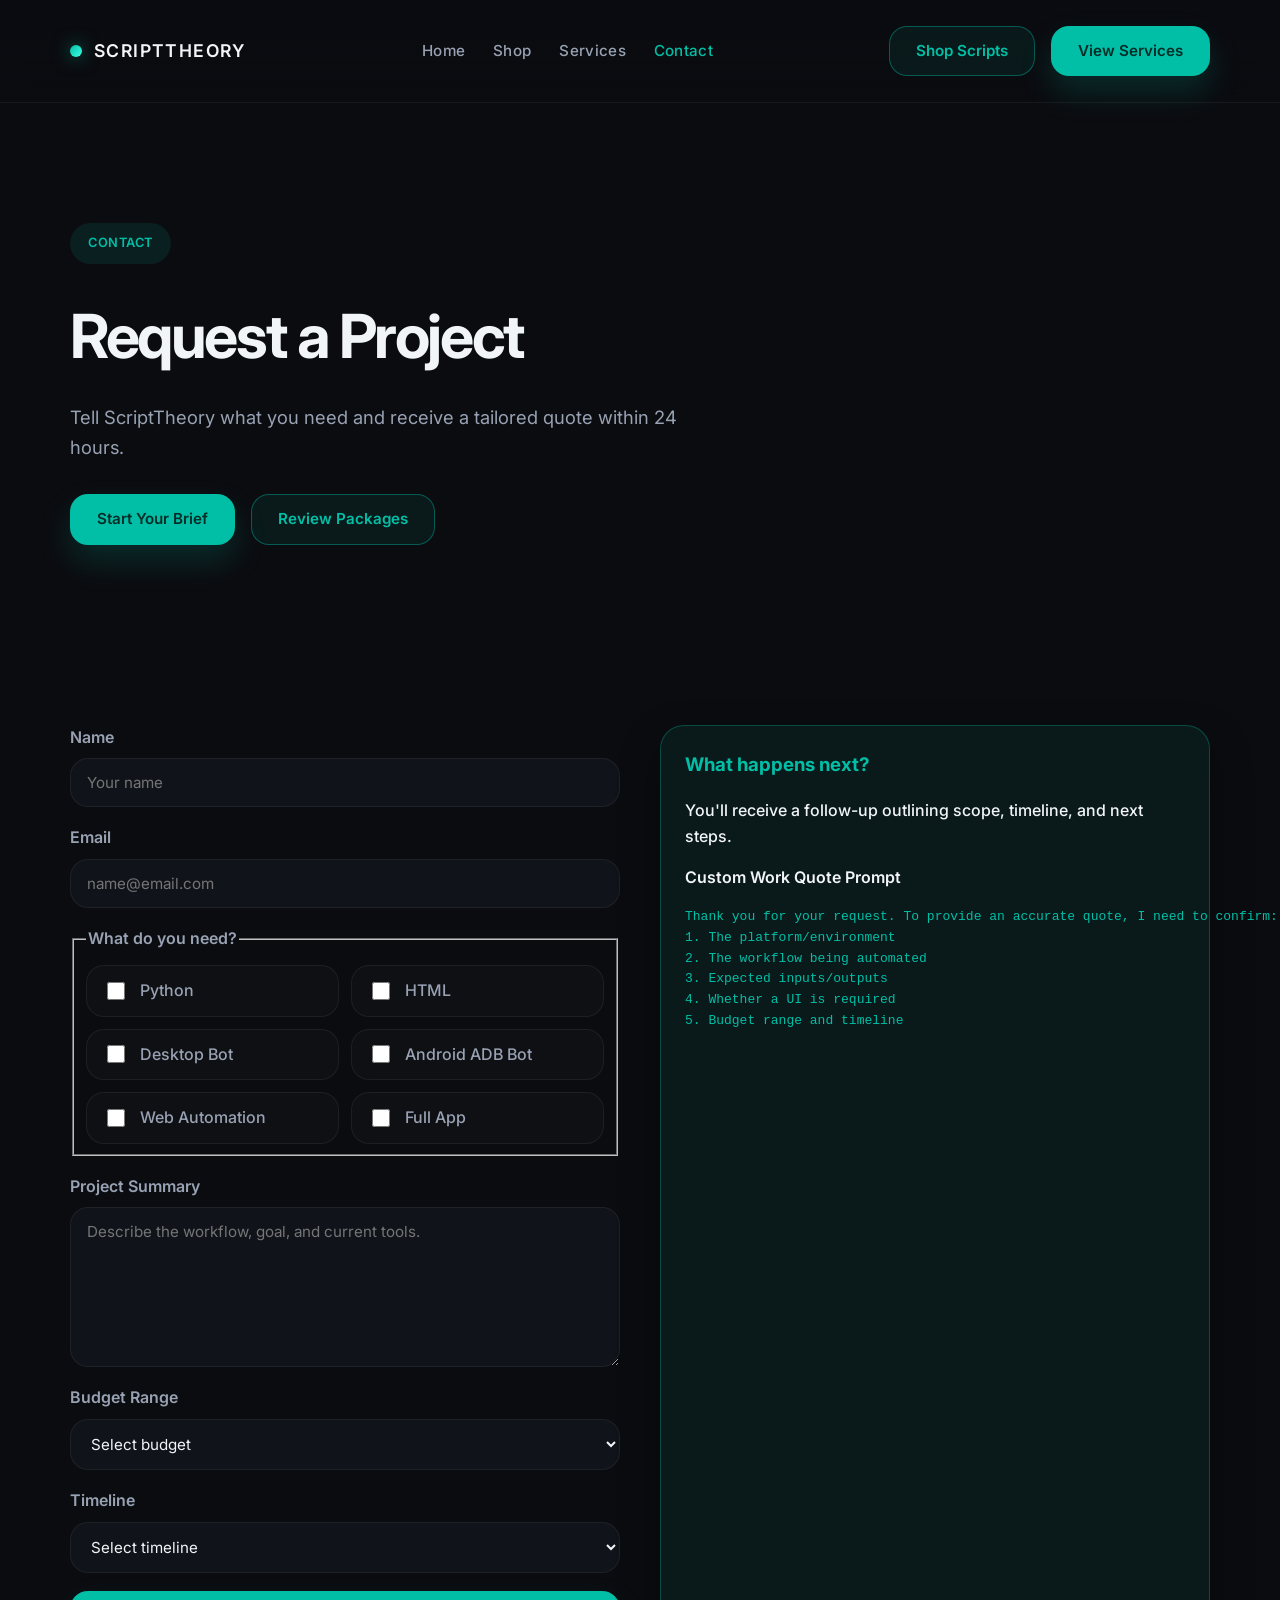
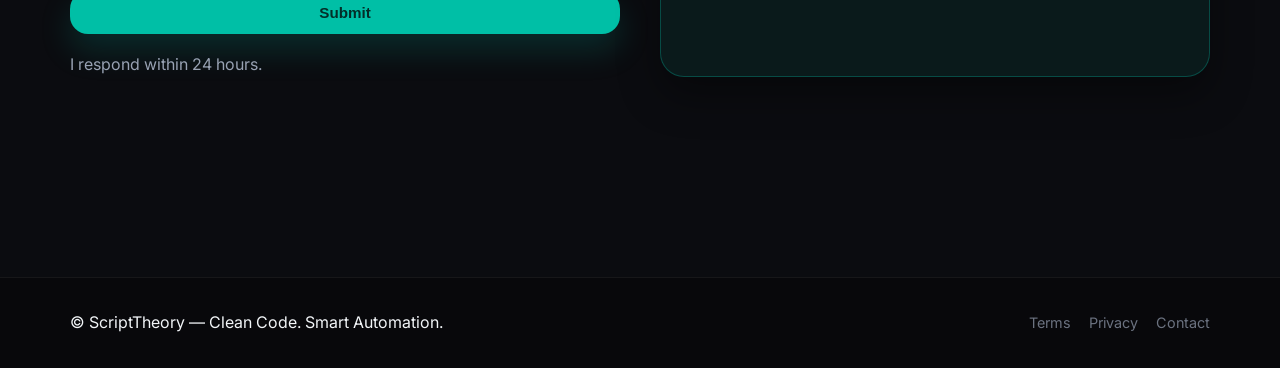
==== contact.html @ 897f3ca8 "Create ScriptTheory marketing site" ====
<!DOCTYPE html>
<html lang="en">
<head>
  <meta charset="UTF-8" />
  <meta name="viewport" content="width=device-width, initial-scale=1.0" />
  <title>Contact ScriptTheory</title>
  <link rel="preconnect" href="https://fonts.googleapis.com" />
  <link rel="preconnect" href="https://fonts.gstatic.com" crossorigin />
  <link href="https://fonts.googleapis.com/css2?family=Inter:wght@400;500;600;700&display=swap" rel="stylesheet" />
  <link rel="stylesheet" href="assets/css/style.css" />
</head>
<body>
  <header>
    <div class="container navbar">
      <a class="brand" href="index.html">
        <span class="brand-dot"></span>
        ScriptTheory
      </a>
      <button class="mobile-toggle" aria-label="Toggle navigation" aria-expanded="false">
        <svg width="20" height="20" viewBox="0 0 24 24" fill="none" xmlns="http://www.w3.org/2000/svg">
          <path d="M4 7H20" stroke="currentColor" stroke-width="2" stroke-linecap="round" />
          <path d="M4 12H20" stroke="currentColor" stroke-width="2" stroke-linecap="round" />
          <path d="M4 17H20" stroke="currentColor" stroke-width="2" stroke-linecap="round" />
        </svg>
      </button>
      <nav>
        <ul>
          <li><a href="index.html">Home</a></li>
          <li><a href="shop.html">Shop</a></li>
          <li><a href="services.html">Services</a></li>
          <li><a href="contact.html">Contact</a></li>
        </ul>
      </nav>
      <div class="nav-actions">
        <a class="btn btn-outline" href="shop.html">Shop Scripts</a>
        <a class="btn btn-primary" href="services.html">View Services</a>
      </div>
    </div>
  </header>

  <main>
    <section class="hero container">
      <div class="hero-content">
        <span class="badge">Contact</span>
        <h1>Request a Project</h1>
        <p class="lead">Tell ScriptTheory what you need and receive a tailored quote within 24 hours.</p>
        <div class="hero-cta">
          <a class="btn btn-primary" href="#request-form">Start Your Brief</a>
          <a class="btn btn-outline" href="services.html">Review Packages</a>
        </div>
      </div>
    </section>

    <section class="section container" id="request-form">
      <div class="contact-wrapper">
        <form>
          <label>
            Name
            <input type="text" name="name" placeholder="Your name" required />
          </label>
          <label>
            Email
            <input type="email" name="email" placeholder="name@email.com" required />
          </label>
          <fieldset class="checkbox-group">
            <legend style="color: var(--text-secondary); font-weight: 600; margin-bottom: 8px;">What do you need?</legend>
            <label><input type="checkbox" name="services" value="Python" /> Python</label>
            <label><input type="checkbox" name="services" value="HTML" /> HTML</label>
            <label><input type="checkbox" name="services" value="Desktop Bot" /> Desktop Bot</label>
            <label><input type="checkbox" name="services" value="Android ADB Bot" /> Android ADB Bot</label>
            <label><input type="checkbox" name="services" value="Web Automation" /> Web Automation</label>
            <label><input type="checkbox" name="services" value="Full App" /> Full App</label>
          </fieldset>
          <label>
            Project Summary
            <textarea name="summary" placeholder="Describe the workflow, goal, and current tools."></textarea>
          </label>
          <label>
            Budget Range
            <select name="budget" required>
              <option value="" disabled selected>Select budget</option>
              <option value="100-300">$100 – $300</option>
              <option value="400-1000">$400 – $1,000</option>
              <option value="1000-3000">$1,000 – $3,000</option>
              <option value="3000+">$3,000+</option>
            </select>
          </label>
          <label>
            Timeline
            <select name="timeline" required>
              <option value="" disabled selected>Select timeline</option>
              <option value="1-2 weeks">1 – 2 weeks</option>
              <option value="2-4 weeks">2 – 4 weeks</option>
              <option value="1-2 months">1 – 2 months</option>
              <option value="flexible">Flexible</option>
            </select>
          </label>
          <button class="btn btn-primary" type="submit">Submit</button>
          <p style="color: var(--text-secondary); margin: 0;">I respond within 24 hours.</p>
        </form>
        <aside class="info-card">
          <h3 style="margin-top: 0;">What happens next?</h3>
          <p style="color: var(--text-primary);">You'll receive a follow-up outlining scope, timeline, and next steps.</p>
          <p style="color: var(--text-primary); font-weight: 600;">Custom Work Quote Prompt</p>
          <pre style="margin: 0;">Thank you for your request. To provide an accurate quote, I need to confirm:
1. The platform/environment
2. The workflow being automated
3. Expected inputs/outputs
4. Whether a UI is required
5. Budget range and timeline</pre>
        </aside>
      </div>
    </section>
  </main>

  <footer>
    <div class="container footer-content">
      <span>© ScriptTheory — Clean Code. Smart Automation.</span>
      <div class="footer-links">
        <a href="#">Terms</a>
        <a href="#">Privacy</a>
        <a href="contact.html">Contact</a>
      </div>
    </div>
  </footer>

  <script src="assets/js/main.js"></script>
</body>
</html>
---- assets/css/style.css ----
:root {
  --background: #0b0c10;
  --surface: #10131a;
  --surface-alt: #131721;
  --accent: #00bfa6;
  --accent-soft: rgba(0, 191, 166, 0.14);
  --text-primary: #f2f5f8;
  --text-secondary: #98a2b3;
  --text-muted: #6b7280;
  --border: rgba(255, 255, 255, 0.06);
  --shadow: 0 18px 40px rgba(0, 0, 0, 0.38);
  --radius-lg: 24px;
  --radius-md: 18px;
  --radius-sm: 12px;
  --transition: all 0.3s ease;
}

* {
  box-sizing: border-box;
}

html, body {
  margin: 0;
  padding: 0;
  background: var(--background);
  color: var(--text-primary);
  font-family: 'Inter', 'Poppins', 'Montserrat', sans-serif;
  line-height: 1.6;
  min-height: 100%;
}

a {
  color: inherit;
  text-decoration: none;
}

a:hover {
  color: var(--accent);
}

img {
  max-width: 100%;
  display: block;
  border-radius: var(--radius-sm);
}

.container {
  width: min(1140px, 92%);
  margin: 0 auto;
}

header {
  padding: 26px 0;
  position: sticky;
  top: 0;
  z-index: 20;
  backdrop-filter: blur(14px);
  background: linear-gradient(180deg, rgba(11, 12, 16, 0.92) 40%, rgba(11, 12, 16, 0.5) 100%);
  border-bottom: 1px solid var(--border);
}

.navbar {
  display: flex;
  align-items: center;
  justify-content: space-between;
  gap: 24px;
}

.brand {
  display: flex;
  align-items: center;
  gap: 12px;
  font-weight: 600;
  font-size: 1.1rem;
  letter-spacing: 0.08em;
  text-transform: uppercase;
}

.brand-dot {
  width: 12px;
  height: 12px;
  border-radius: 50%;
  background: linear-gradient(135deg, var(--accent), #40ffe7);
  box-shadow: 0 0 18px rgba(0, 191, 166, 0.6);
}

nav ul {
  list-style: none;
  display: flex;
  align-items: center;
  gap: 28px;
  margin: 0;
  padding: 0;
}

nav a {
  font-size: 0.95rem;
  color: var(--text-secondary);
  font-weight: 500;
  letter-spacing: 0.02em;
  transition: var(--transition);
}

nav a:hover,
nav a.active {
  color: var(--accent);
}

.nav-actions {
  display: flex;
  gap: 16px;
  align-items: center;
}

.btn {
  display: inline-flex;
  align-items: center;
  justify-content: center;
  padding: 12px 26px;
  border-radius: var(--radius-md);
  font-weight: 600;
  font-size: 0.95rem;
  border: 1px solid transparent;
  cursor: pointer;
  transition: var(--transition);
  text-decoration: none;
}

.btn-primary {
  background: var(--accent);
  color: #032e28;
  box-shadow: 0 16px 32px rgba(0, 191, 166, 0.18);
}

.btn-primary:hover {
  box-shadow: 0 20px 40px rgba(0, 191, 166, 0.26);
  transform: translateY(-2px);
}

.btn-outline {
  border: 1px solid rgba(0, 191, 166, 0.4);
  color: var(--accent);
  background: rgba(0, 191, 166, 0.08);
}

.btn-outline:hover {
  background: rgba(0, 191, 166, 0.14);
}

main {
  padding-bottom: 120px;
}

.hero {
  padding: 120px 0 100px;
  display: grid;
  gap: 40px;
}

.hero-content {
  max-width: 660px;
}

.badge {
  display: inline-flex;
  align-items: center;
  gap: 8px;
  background: rgba(0, 191, 166, 0.1);
  color: var(--accent);
  padding: 10px 18px;
  border-radius: 999px;
  font-weight: 600;
  letter-spacing: 0.04em;
  font-size: 0.8rem;
  text-transform: uppercase;
}

h1 {
  font-size: clamp(2.8rem, 5vw, 3.8rem);
  margin: 24px 0 16px;
  letter-spacing: -0.04em;
}

h2 {
  font-size: clamp(2rem, 4vw, 2.6rem);
  margin: 0 0 32px;
  letter-spacing: -0.02em;
}

p.lead {
  font-size: 1.15rem;
  color: var(--text-secondary);
  margin-bottom: 32px;
}

.hero-cta {
  display: flex;
  flex-wrap: wrap;
  gap: 16px;
}

.section {
  padding: 80px 0;
}

.section-header {
  display: flex;
  align-items: flex-end;
  justify-content: space-between;
  gap: 24px;
  margin-bottom: 40px;
}

.section-title {
  margin: 0;
}

.section-subtitle {
  color: var(--text-muted);
  max-width: 560px;
}

.cards-grid {
  display: grid;
  grid-template-columns: repeat(auto-fit, minmax(240px, 1fr));
  gap: 28px;
}

.card {
  background: var(--surface);
  border: 1px solid var(--border);
  border-radius: var(--radius-lg);
  padding: 28px;
  box-shadow: var(--shadow);
  transition: var(--transition);
  position: relative;
  overflow: hidden;
}

.card::after {
  content: '';
  position: absolute;
  inset: 0;
  border-radius: inherit;
  background: radial-gradient(circle at top right, rgba(0, 191, 166, 0.18), transparent 55%);
  opacity: 0;
  transition: var(--transition);
}

.card:hover::after {
  opacity: 1;
}

.card:hover {
  transform: translateY(-4px);
}

.card-icon {
  width: 48px;
  height: 48px;
  border-radius: 16px;
  display: grid;
  place-items: center;
  background: rgba(0, 191, 166, 0.12);
  color: var(--accent);
  margin-bottom: 20px;
  font-size: 1.4rem;
}

.card h3 {
  margin: 0 0 16px;
  font-size: 1.2rem;
}

.card p {
  margin: 0;
  color: var(--text-secondary);
}

.product-card {
  padding: 24px;
}

.product-card img {
  height: 180px;
  object-fit: cover;
  margin-bottom: 18px;
  background: rgba(255, 255, 255, 0.04);
}

.product-meta {
  display: flex;
  align-items: center;
  justify-content: space-between;
  margin: 12px 0 18px;
  color: var(--text-secondary);
  font-size: 0.95rem;
}

.product-tags {
  display: flex;
  flex-wrap: wrap;
  gap: 8px;
  margin-top: 16px;
}

.tag {
  padding: 6px 14px;
  border-radius: 999px;
  background: rgba(0, 191, 166, 0.12);
  color: var(--accent);
  font-size: 0.75rem;
  letter-spacing: 0.04em;
  text-transform: uppercase;
}

.product-card .btn {
  width: 100%;
  margin-top: 16px;
}

.product-detail {
  display: grid;
  gap: 48px;
}

.product-detail aside {
  background: var(--surface);
  padding: 32px;
  border-radius: var(--radius-lg);
  border: 1px solid var(--border);
  box-shadow: var(--shadow);
}

.product-detail aside h2 {
  margin-top: 0;
}

.list {
  padding-left: 18px;
  color: var(--text-secondary);
}

.highlight {
  background: rgba(0, 191, 166, 0.12);
  border: 1px solid rgba(0, 191, 166, 0.26);
  padding: 16px 20px;
  border-radius: var(--radius-md);
  color: var(--accent);
  font-weight: 600;
  margin-bottom: 24px;
}

.services-grid {
  display: grid;
  gap: 28px;
  grid-template-columns: repeat(auto-fit, minmax(260px, 1fr));
}

.service-tier {
  background: var(--surface);
  border-radius: var(--radius-lg);
  padding: 32px;
  border: 1px solid var(--border);
  box-shadow: var(--shadow);
  position: relative;
}

.service-tier h3 {
  margin-top: 0;
  font-size: 1.3rem;
}

.price-range {
  font-size: 0.95rem;
  color: var(--accent);
  font-weight: 600;
  letter-spacing: 0.06em;
}

.service-tier p {
  color: var(--text-secondary);
  margin-bottom: 20px;
}

.service-tier ul {
  margin: 0;
  padding-left: 18px;
  color: var(--text-secondary);
}

.contact-wrapper {
  display: grid;
  gap: 40px;
  grid-template-columns: repeat(auto-fit, minmax(320px, 1fr));
}

form {
  display: grid;
  gap: 18px;
}

label {
  display: flex;
  flex-direction: column;
  gap: 8px;
  font-weight: 600;
  color: var(--text-secondary);
}

input[type="text"],
input[type="email"],
select,
textarea {
  background: var(--surface);
  border: 1px solid var(--border);
  border-radius: var(--radius-md);
  padding: 14px 16px;
  color: var(--text-primary);
  font-size: 0.95rem;
  transition: var(--transition);
  font-family: inherit;
}

textarea {
  min-height: 160px;
  resize: vertical;
}

input:focus,
select:focus,
textarea:focus {
  outline: none;
  border-color: rgba(0, 191, 166, 0.6);
  box-shadow: 0 0 0 4px rgba(0, 191, 166, 0.18);
}

.checkbox-group {
  display: grid;
  gap: 12px;
  grid-template-columns: repeat(auto-fit, minmax(180px, 1fr));
}

.checkbox-group label {
  flex-direction: row;
  align-items: center;
  gap: 12px;
  font-weight: 500;
  background: rgba(255, 255, 255, 0.02);
  padding: 12px 16px;
  border-radius: var(--radius-md);
  border: 1px solid var(--border);
}

.checkbox-group input {
  width: 18px;
  height: 18px;
  accent-color: var(--accent);
}

.info-card {
  background: rgba(0, 191, 166, 0.08);
  border: 1px solid rgba(0, 191, 166, 0.3);
  border-radius: var(--radius-lg);
  padding: 24px;
  color: var(--accent);
  font-weight: 500;
  box-shadow: var(--shadow);
}

.resources {
  display: grid;
  gap: 24px;
  margin-top: 28px;
}

.resource-card {
  background: var(--surface);
  border-radius: var(--radius-lg);
  padding: 24px;
  border: 1px solid var(--border);
  box-shadow: var(--shadow);
}

.resource-card pre {
  white-space: pre-wrap;
  font-family: 'JetBrains Mono', 'Fira Code', monospace;
  font-size: 0.85rem;
  color: var(--text-secondary);
  background: rgba(0, 0, 0, 0.25);
  padding: 16px;
  border-radius: var(--radius-md);
}

footer {
  border-top: 1px solid var(--border);
  padding: 32px 0;
  background: rgba(0, 0, 0, 0.3);
}

.footer-content {
  display: flex;
  flex-wrap: wrap;
  gap: 18px;
  align-items: center;
  justify-content: space-between;
}

.footer-links {
  display: flex;
  gap: 18px;
  color: var(--text-muted);
  font-size: 0.9rem;
}

.footer-links a {
  color: var(--text-muted);
}

.footer-links a:hover {
  color: var(--accent);
}

.mobile-toggle {
  display: none;
  background: rgba(255, 255, 255, 0.06);
  border: 1px solid var(--border);
  color: var(--text-primary);
  padding: 12px;
  border-radius: var(--radius-md);
}

@media (max-width: 860px) {
  nav ul {
    position: absolute;
    top: 92px;
    right: 4%;
    background: var(--surface);
    padding: 24px;
    border-radius: var(--radius-lg);
    flex-direction: column;
    gap: 18px;
    border: 1px solid var(--border);
    box-shadow: var(--shadow);
    min-width: 220px;
    transform: scale(0.96);
    opacity: 0;
    pointer-events: none;
    transition: var(--transition);
  }

  nav ul.open {
    opacity: 1;
    pointer-events: auto;
    transform: scale(1);
  }

  .mobile-toggle {
    display: inline-flex;
    align-items: center;
    gap: 8px;
  }
}

@media (max-width: 640px) {
  .hero {
    padding-top: 80px;
  }

  .hero-cta {
    flex-direction: column;
    align-items: stretch;
  }

  .section-header {
    flex-direction: column;
    align-items: flex-start;
  }
}
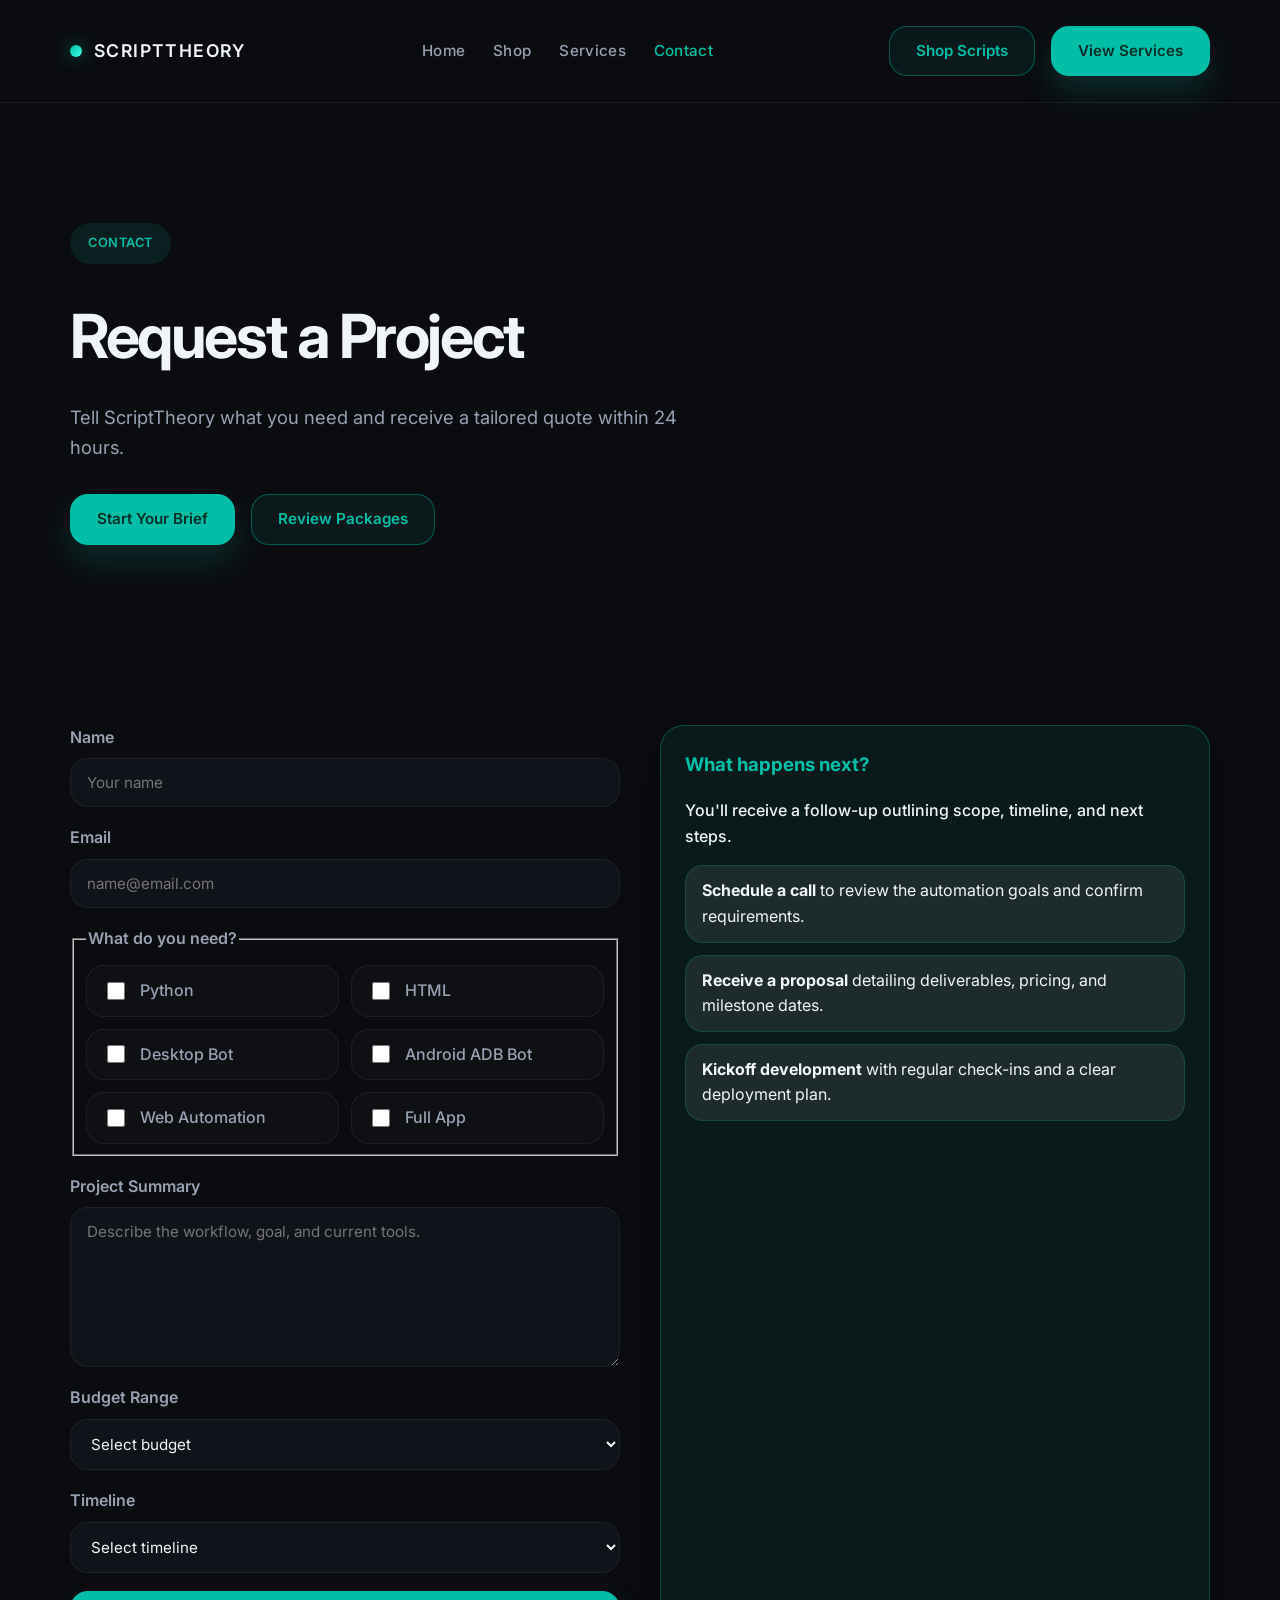
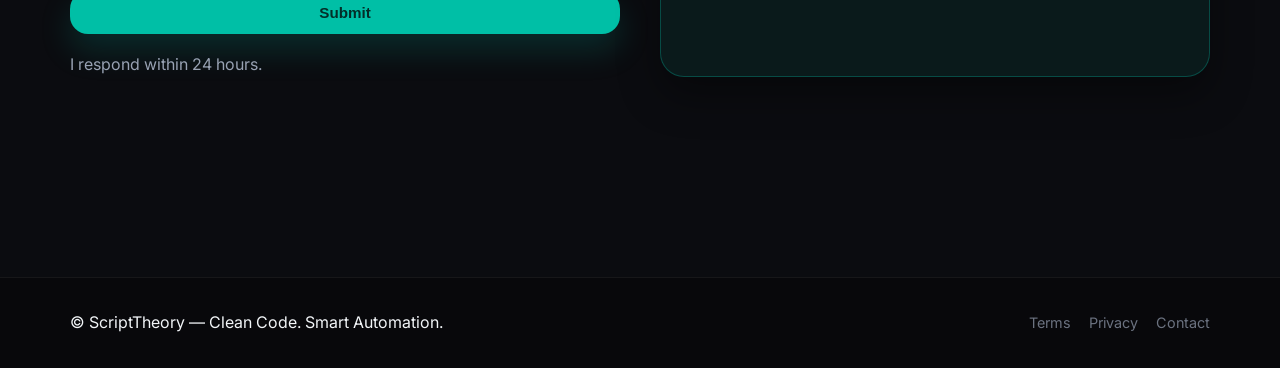
==== commit 1aec2730: "Remove prompt content and refresh engagement messaging" ====
--- a/contact.html
+++ b/contact.html
@@ -101,13 +101,11 @@
         <aside class="info-card">
           <h3 style="margin-top: 0;">What happens next?</h3>
           <p style="color: var(--text-primary);">You'll receive a follow-up outlining scope, timeline, and next steps.</p>
-          <p style="color: var(--text-primary); font-weight: 600;">Custom Work Quote Prompt</p>
-          <pre style="margin: 0;">Thank you for your request. To provide an accurate quote, I need to confirm:
-1. The platform/environment
-2. The workflow being automated
-3. Expected inputs/outputs
-4. Whether a UI is required
-5. Budget range and timeline</pre>
+          <ul class="info-list">
+            <li><strong>Schedule a call</strong> to review the automation goals and confirm requirements.</li>
+            <li><strong>Receive a proposal</strong> detailing deliverables, pricing, and milestone dates.</li>
+            <li><strong>Kickoff development</strong> with regular check-ins and a clear deployment plan.</li>
+          </ul>
         </aside>
       </div>
     </section>
--- a/assets/css/style.css
+++ b/assets/css/style.css
@@ -468,28 +468,21 @@
   box-shadow: var(--shadow);
 }
 
-.resources {
-  display: grid;
-  gap: 24px;
-  margin-top: 28px;
-}
-
-.resource-card {
-  background: var(--surface);
-  border-radius: var(--radius-lg);
-  padding: 24px;
-  border: 1px solid var(--border);
-  box-shadow: var(--shadow);
-}
-
-.resource-card pre {
-  white-space: pre-wrap;
-  font-family: 'JetBrains Mono', 'Fira Code', monospace;
-  font-size: 0.85rem;
-  color: var(--text-secondary);
-  background: rgba(0, 0, 0, 0.25);
-  padding: 16px;
+.info-card .info-list {
+  list-style: none;
+  padding: 0;
+  margin: 16px 0 0;
+  display: grid;
+  gap: 12px;
+  color: var(--text-primary);
+  font-weight: 400;
+}
+
+.info-card .info-list li {
+  background: rgba(255, 255, 255, 0.08);
   border-radius: var(--radius-md);
+  padding: 12px 16px;
+  border: 1px solid rgba(0, 191, 166, 0.2);
 }
 
 footer {
